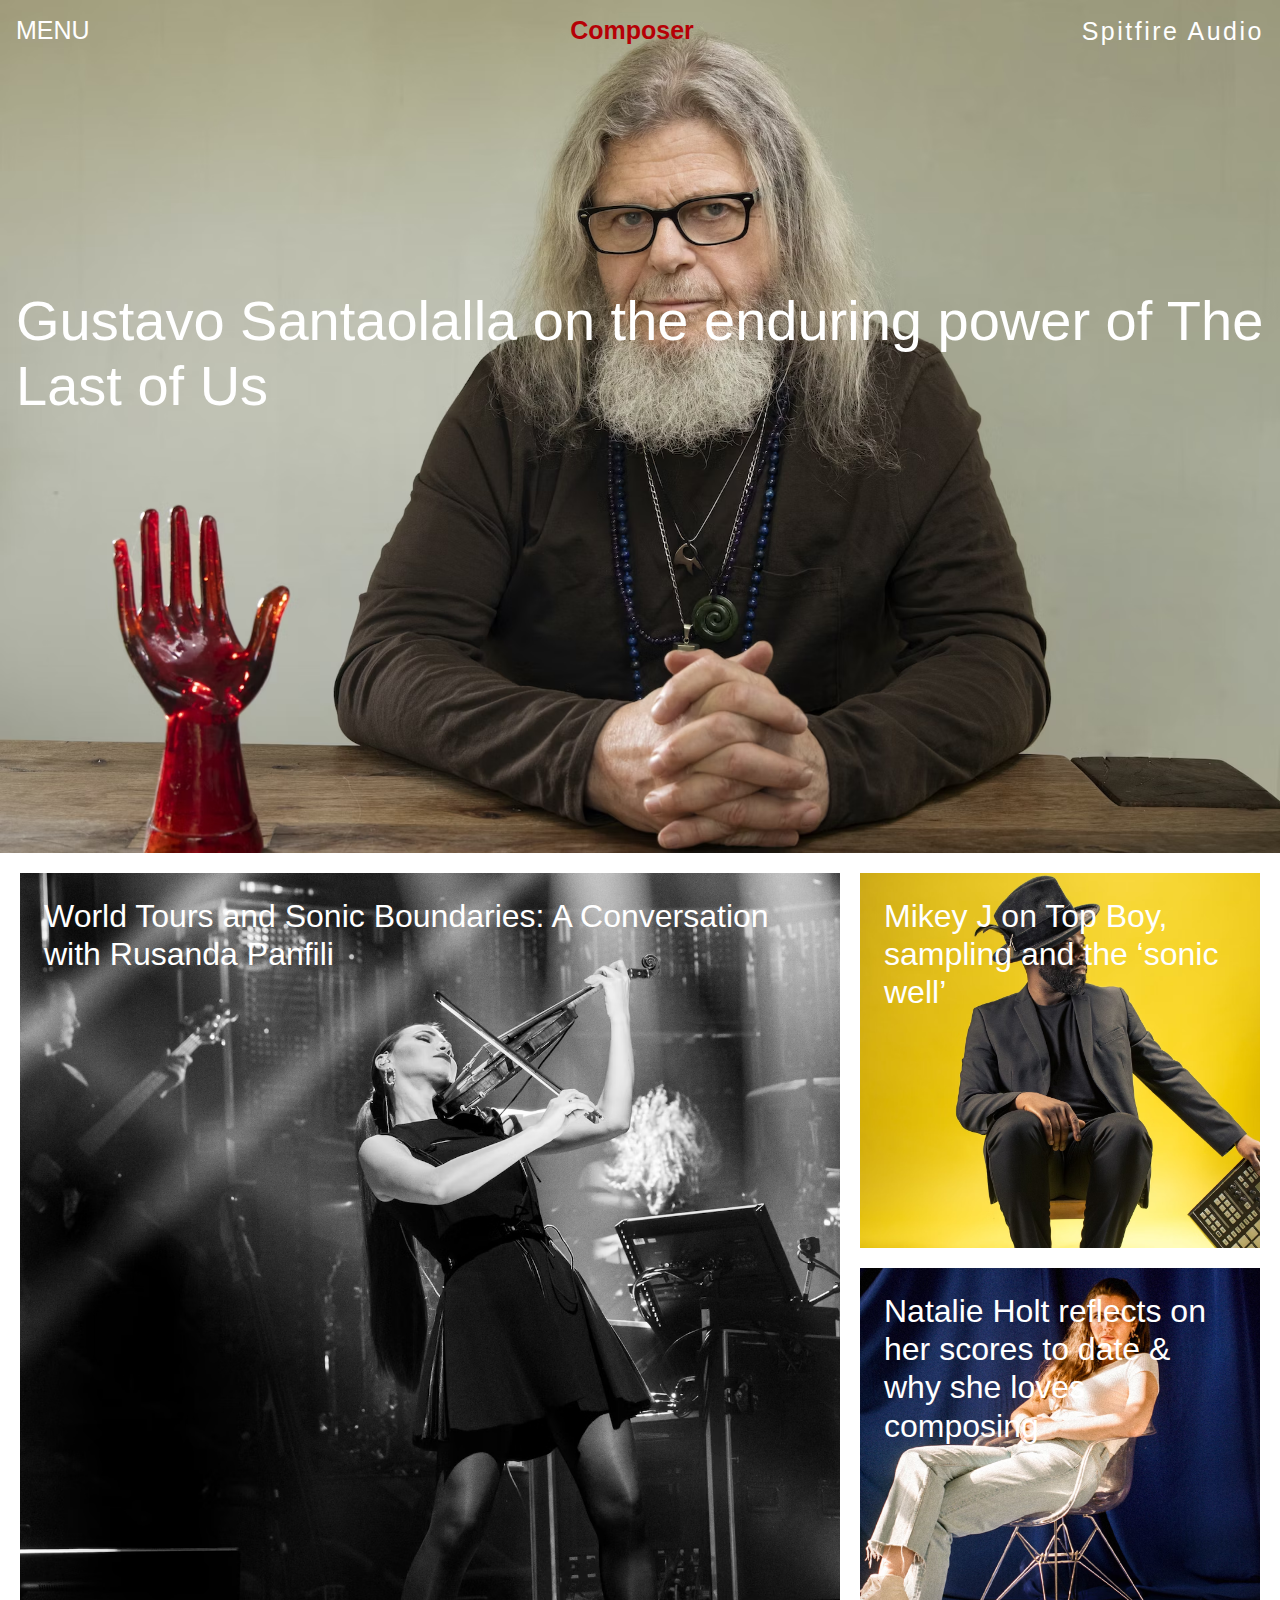
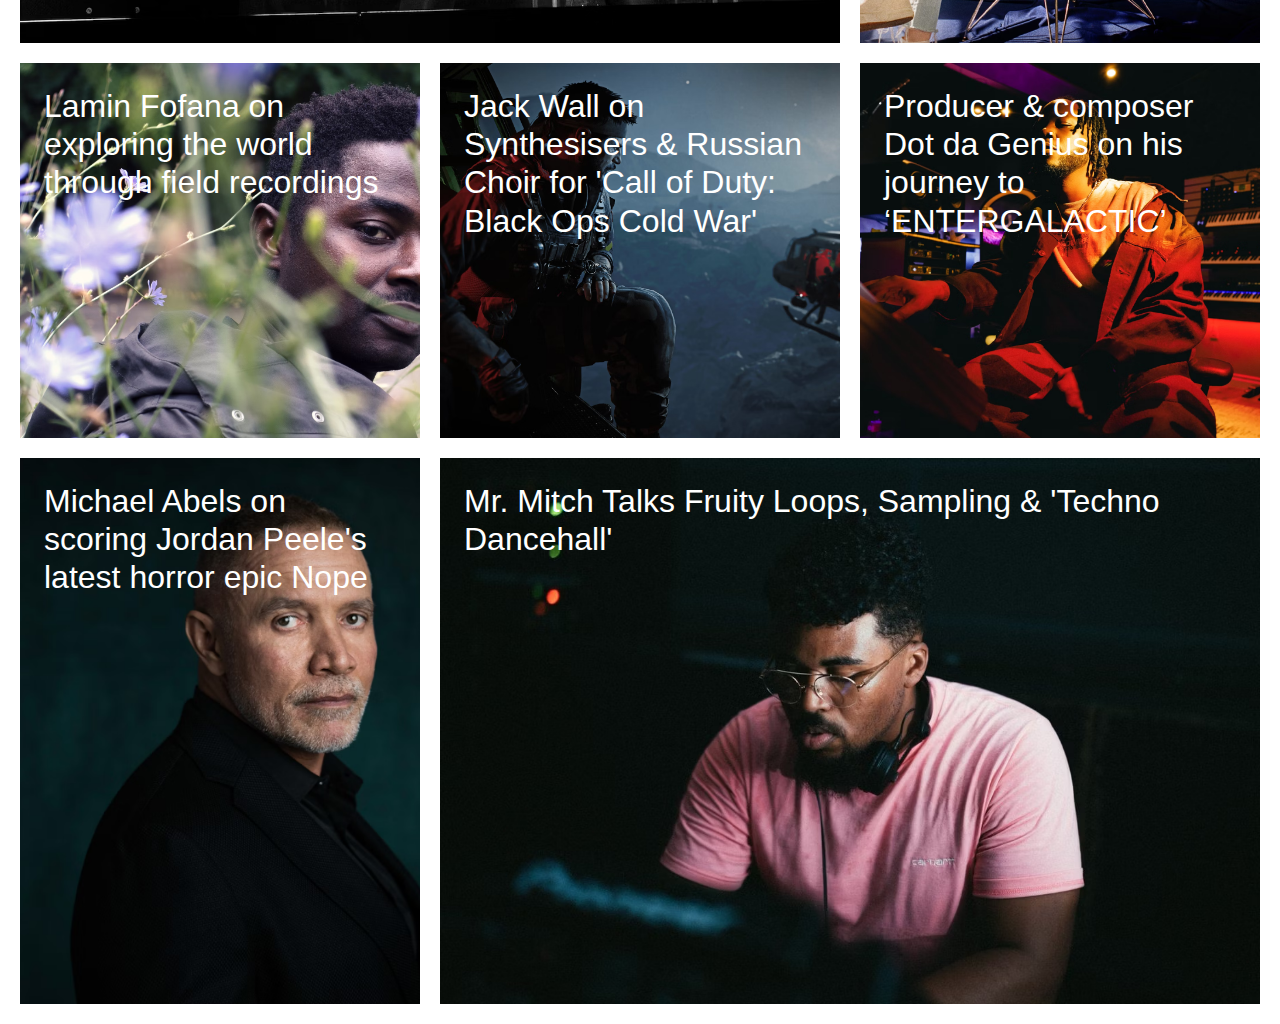
==== index.html @ f27c3d90 "first commit" ====
<!DOCTYPE html>
<html lang="en">
<head>
    <meta charset="UTF-8">
    <meta http-equiv="X-UA-Compatible" content="IE=edge">
    <meta name="viewport" content="width=device-width, initial-scale=1.0">
    <link rel="stylesheet" href="global-stylings.css">
    <link rel="stylesheet" href="index-stylings.css">
    <title>Document</title>
</head>
<body>

    <!--
        Start of nav section
    -->
    <div class="header-wrapper">
       
            <img class="header-image-stylings " src="Gus-San-pic.avif" alt="">
        
        <div class="nav-overlay nav-stylings">
            
            <div class="menu-button-wrapper">

                <button id="hamburger-button" class="menu-button" >
                    MENU
                </button>
                
            </div>

            <div class="home-link-wrapper">
                <a class="home-link" href="index.html">Composer</a>
            </div>
            

            <div class="spitfire-link-wrapper">
                <a class="spitfire-link" href="https://www.spitfireaudio.com/">Spitfire Audio</a>
            </div>
            
            

        </div>


        <div class="nav-overlay nav-overlay-2">
            <a href="Gustavo-Santaolalla.html">
                <div>
                    <p class="nav-text">
                        Gustavo Santaolalla on the enduring power of The Last of Us
        
                    </p>
                </div>
            </a>
        </div>
       
       

    </div>

    <div style="display: none;" class="menu-container" id="nav-dropdown-section" >
        <ul class="list-wrapper">
            <li class="nav-link-styles">
                <a class="nav-link" id="exit-button">
                    Close
                </a>
               
            </li>

            <li class="nav-link-styles" >
                <a class="nav-link" href="index.html">Home</a>
            </li>
            
            <li class="nav-link-styles" >
                <a class="nav-link" href="">Articles</a>
            </li>

            <li class="nav-link-styles">
                <a class="nav-link" href="">Podcast</a>
            </li>


            <li class="nav-link-styles">
                <a class="nav-link" href="">Watch</a>
            </li>

            <li class="nav-link-styles follow-wrapper">
                <a class="nav-link" href="">Follow</a>

                <div class="nav-socials-wrapper">
                    
                    <a href=" https://www.instagram.com/composer_magazine/">
                        <svg class="nav-socials" xmlns="http://www.w3.org/2000/svg" width="1em" height="1em" viewBox="0 0 24 24"><path fill="currentColor" d="M7.8 2h8.4C19.4 2 22 4.6 22 7.8v8.4a5.8 5.8 0 0 1-5.8 5.8H7.8C4.6 22 2 19.4 2 16.2V7.8A5.8 5.8 0 0 1 7.8 2m-.2 2A3.6 3.6 0 0 0 4 7.6v8.8C4 18.39 5.61 20 7.6 20h8.8a3.6 3.6 0 0 0 3.6-3.6V7.6C20 5.61 18.39 4 16.4 4H7.6m9.65 1.5a1.25 1.25 0 0 1 1.25 1.25A1.25 1.25 0 0 1 17.25 8A1.25 1.25 0 0 1 16 6.75a1.25 1.25 0 0 1 1.25-1.25M12 7a5 5 0 0 1 5 5a5 5 0 0 1-5 5a5 5 0 0 1-5-5a5 5 0 0 1 5-5m0 2a3 3 0 0 0-3 3a3 3 0 0 0 3 3a3 3 0 0 0 3-3a3 3 0 0 0-3-3Z"/>
                        </svg>
                    </a>

                    <a href="https://twitter.com/Composer_Mag">
                        <svg class="nav-socials" xmlns="http://www.w3.org/2000/svg" width="1em" height="1em" viewBox="0 0 24 24"><path fill="currentColor" d="M22.46 6c-.77.35-1.6.58-2.46.69c.88-.53 1.56-1.37 1.88-2.38c-.83.5-1.75.85-2.72 1.05C18.37 4.5 17.26 4 16 4c-2.35 0-4.27 1.92-4.27 4.29c0 .34.04.67.11.98C8.28 9.09 5.11 7.38 3 4.79c-.37.63-.58 1.37-.58 2.15c0 1.49.75 2.81 1.91 3.56c-.71 0-1.37-.2-1.95-.5v.03c0 2.08 1.48 3.82 3.44 4.21a4.22 4.22 0 0 1-1.93.07a4.28 4.28 0 0 0 4 2.98a8.521 8.521 0 0 1-5.33 1.84c-.34 0-.68-.02-1.02-.06C3.44 20.29 5.7 21 8.12 21C16 21 20.33 14.46 20.33 8.79c0-.19 0-.37-.01-.56c.84-.6 1.56-1.36 2.14-2.23Z"/>
                        </svg>
                    </a>

                    <a href="https://www.facebook.com/composermagazine/">
                        <svg class="nav-socials" xmlns="http://www.w3.org/2000/svg" width="1em" height="1em" viewBox="0 0 24 24"><path fill="currentColor" d="M22 12c0-5.52-4.48-10-10-10S2 6.48 2 12c0 4.84 3.44 8.87 8 9.8V15H8v-3h2V9.5C10 7.57 11.57 6 13.5 6H16v3h-2c-.55 0-1 .45-1 1v2h3v3h-3v6.95c5.05-.5 9-4.76 9-9.95z"/>
                        </svg>
                    </a>

                    <a href="https://www.youtube.com/user/spitfireaudiollp">
                        <svg class="nav-socials" xmlns="http://www.w3.org/2000/svg" width="1em" height="1em" viewBox="0 0 24 24"><path fill="currentColor" d="m10 15l5.19-3L10 9v6m11.56-7.83c.13.47.22 1.1.28 1.9c.07.8.1 1.49.1 2.09L22 12c0 2.19-.16 3.8-.44 4.83c-.25.9-.83 1.48-1.73 1.73c-.47.13-1.33.22-2.65.28c-1.3.07-2.49.1-3.59.1L12 19c-4.19 0-6.8-.16-7.83-.44c-.9-.25-1.48-.83-1.73-1.73c-.13-.47-.22-1.1-.28-1.9c-.07-.8-.1-1.49-.1-2.09L2 12c0-2.19.16-3.8.44-4.83c.25-.9.83-1.48 1.73-1.73c.47-.13 1.33-.22 2.65-.28c1.3-.07 2.49-.1 3.59-.1L12 5c4.19 0 6.8.16 7.83.44c.9.25 1.48.83 1.73 1.73Z"/>
                        </svg>
                    </a>             


                   

                </div>
              
            </li>


            <div class="nav-img-stylings-wrapper">
                <a href="Gustavo-Santaolalla.html">
                    <img class="nav-img-stylings img-hover" 
                    src="nav-menu-pic.avif"
                    alt="">
                 </a>
            </div>
        </ul>
    </div>

    
    <!--
        End of nav section
    -->



    <section>
        <div class="article-container">

            <div class="image-wrapper tab-display">
                <a href="Rusanda-Panfili.html">
                    <img class="image-stylings" src="RosandaP.avif"
                    alt="">
                    <div id="text-reactivity" class="overlay">
                        <h1 class="text-overlay">
                            World Tours and Sonic Boundaries: A Conversation with Rusanda Panfili
                        </h1>
                    </div>
                </a>
            </div>

            <div class="image-wrapper">
                <a href="article-page-template.html">
                    <img class="image-stylings " src="MikeyJ.avif"
                    alt="">
                    <div class="overlay">
                        <h1 class="text-overlay">
                            Mikey J on Top Boy, sampling and the ‘sonic well’
                        </h1>
                    </div>
                </a>
            </div>


            <div class="image-wrapper">
                <a href="Natalie-Holt.html">
                    <img class="image-stylings " src="Nat-holt.avif"
                    alt="">
                    <div class="overlay">
                        <h1 class="text-overlay">
                            Natalie Holt reflects on her scores to date & why she loves composing
                        </h1>
                    </div>
                </a>
            </div>


            <div class="image-wrapper">
                <a href="Lamin-Fofana.html">
                    <img class="image-stylings " src="LaminFofana.avif"
                    alt="">
                    <div class="overlay">
                        <h1 class="text-overlay">
                            Lamin Fofana on exploring the world through field recordings
                        </h1>
                    </div>
                </a>
            </div>

            <div class="image-wrapper">
                <a href="Jack-wall.html">
                    <img class="image-stylings " src="Cold-war.avif"
                    alt="">
                    <div class="overlay">
                        <h1 class="text-overlay">
                            Jack Wall on Synthesisers & Russian Choir for 'Call of Duty: Black Ops Cold War'
                        </h1>
                    </div>
                </a>
            </div>

            <div class="image-wrapper">
                <a href="Dot da Genius.html">
                    <img class="image-stylings " src="Dot da Genius.avif"
                    alt="">
                    <div class="overlay">
                        <h1 class="text-overlay">
                            Producer & composer Dot da Genius on his journey to ‘ENTERGALACTIC’
                        </h1>
                    </div>
                </a>
            </div>

            <div class="image-wrapper desktop-display-1">
                <a href="Michael-Abels.html">
                    <img class="image-stylings " src="MichaelAbels.avif"
                    alt="">
                    <div class="overlay">
                        <h1 class="text-overlay">
                            Michael Abels on scoring Jordan Peele's latest horror epic Nope
                        </h1>
                    </div>
                </a>
            </div>


            <div class="image-wrapper desktop-display-2">
                <a href="Mr.Mitch.html">
                    <img class="image-stylings" src="Mr.Mitch.avif"
                    alt="">
                    <div class="overlay">
                        <h1 class="text-overlay">
                            Mr. Mitch Talks Fruity Loops, Sampling & 'Techno Dancehall'
                        </h1>
                    </div>
                </a>
            </div>

        </div>  
    </section>



<script src="global-javascript.js"></script>
</body>
</html>
---- global-stylings.css ----
html, body{
    padding: 0;
    margin: 0;
    height: 100%;
    font-family: proxima-nova, sans-serif;
}


p{
    margin: 0;
}

h1{
    margin: 0;
}


button{
    border: 0;
    padding: 0;
}



a{
    text-decoration: none;
    color: #000;
}

ul{
    margin: 0;
    padding: 0;
    list-style-type: none;
}

.header-wrapper{
    position: relative;
}


.nav-overlay{
    position: absolute;
    left: 0;
    top: 0;
    display: grid;
    grid-template-columns: repeat(2, 1fr);   
    width: 100%;
    
   
}

.follow-wrapper{
    display: grid;
    grid-template-columns: 1fr 1fr;
    align-items: center;
}

.nav-socials-wrapper{
    text-align: right;
    margin-right: 0.3rem;
    padding-right: 1rem;
}


.nav-socials{
    color: #fff;
    width: 30px;
    transition: 500ms ease;
}

.nav-socials:hover{
    color: #b60006;
    transition: 500ms ease;
}


.nav-overlay-2{
    grid-template-columns: 1fr;
    height: 100%;
   
    transition: 750ms ease;
}

.nav-overlay-2:hover{
    transition: 750ms ease;
    background-color: rgba(0, 0, 0, .5);
}

.nav-stylings{
    padding: 1rem 0rem;
    z-index: 2;
}



.menu-button-wrapper{
    padding-left: 1rem;
   

}

.menu-button{
    color: #fff;
    font-size: 13px;
    background: transparent;
    cursor: pointer;
}

.nav-link-styles{
 
    font-weight: bold;
    border-bottom: 1px solid #fff;
}

.nav-link{
    font-size: 16px;
    color: #fff;
    padding-left: 1rem;
    transition: 500ms ease;
    cursor: pointer;
}

.nav-link:hover{
    color: gray;
    transition: 500ms ease;
}

.nav-img-stylings-wrapper{
    padding: 1rem;
}

.menu-container{
    background-color: #000;
    font-size: 40px;
    height: 100%;
    width: 100%;
    position: fixed;
    overflow: scroll;
    top: 0;
    z-index: 3;
    transition: 500ms ease;
    

}




.home-link-wrapper{
    padding-right: 1rem;
    text-align: right;
}

.home-link{
    color: #b60006;
    font-size: 18px;
    font-weight: 600;
}

.nav-text-wrapper{
    grid-column: span 2;
    grid-row: span 2;
}

.nav-text{
    font-size: 35px;
    color: #fff;
    padding: 18rem 1rem 0rem 1rem;
}



.nav-img-stylings{
    width: 100%;
    height: 100%;
    display: block;
    object-fit: cover;
}

.header-image-stylings{
    width: 100%;
    height: 100%;
    display: block;
    object-fit: cover;
    min-height: 530px;
}
   
.spitfire-link-wrapper{
    display: none;
    padding-right: 1rem;
}

.spitfire-link{
    color: #fff;

}

@media(max-width:767px){
    .menu-container{
        animation: 650ms ease mobile-slide;
    }

    @keyframes mobile-slide {
        0%{
            transform: translateX(-100%);
        }
    
        
    
        100%{
            transform: translateX(0%);
        }
    }
}


@media(min-width:768px){

    .nav-text{
        font-size: 48px;
    }

    .menu-container{
        background-color: rgba(0, 0, 0, .75);
    }


    .home-link{
        font-size: 20px;
    }

    .spitfire-link-wrapper{
        display: block;
        text-align: right;
        line-height: 1.2;
        letter-spacing: 2.5px;
    }



    .spitfire-link{
        font-size: 20px;
    }

    .nav-stylings{
        grid-template-columns: 1fr 1fr 1fr;
    }
    
   

    .list-wrapper{
        background: #000;
        width: 45%;
        animation: 650ms ease menu-slide;
    }

    @keyframes menu-slide {
        0%{
            transform: translateX(-100%);
        }
    
        
    
        100%{
            transform: translateX(0%);
        }
    }
    


    .menu-button{
        font-size: 20px;
    }

    .home-link-wrapper{
        text-align: center;
    }


  


}


@media(min-width:1024px){
    .nav-text{
        font-size: 56px;
    }


    .list-wrapper{
        width: 30%;
    }

    .menu-button{
        font-size: 25px;
    }
    
    .home-link{
        font-size: 25px;
    }

    .spitfire-link{
        font-size: 25px;
    }

    

}
---- index-stylings.css ----
.article-container{
    display: grid;
    grid-template-columns: 1fr;
    padding: 1.25rem 1.25rem 1.25rem 1.25rem;
    row-gap: 1rem;
}

.image-stylings{
    width: 100%;
    height: 100%;
    display: block;
    object-fit: cover;
    min-height: 375px;
}

.image-wrapper{
    position: relative;
    
}



.overlay{
    position: absolute;
    left: 0;
    top: 0;
    height: 100%;
    width: 100%;
    transition: 750ms ease;
}

.overlay:hover{
    background-color: rgba(0, 0, 0, .5);
    transition: 750ms ease;
}

.text-overlay{
    color: #fff;
    font-size: 25px;
    font-weight: 500;
    line-height: 1.2;
    padding: 1.5rem 1.5rem 0rem 1.5rem;
}


@media(min-width: 768px){

   

    .article-container{
        display: grid;
        grid-template-columns: repeat(2, 1fr);
        padding: 1.25rem 1.25rem 1.25rem 1.25rem;
        row-gap: 1.25rem;
        column-gap: 1.25rem;
    }


    .tab-display{
        grid-column: span 2;
        grid-row: span 2;
    }



    .text-overlay{
        font-size: 32px;
    }
   
}




@media(min-width: 1024px){

 


    .article-container{
        display: grid;
        grid-template-columns: repeat(3, 1fr);
        padding: 1.25rem 1.25rem 1.25rem 1.25rem;
        row-gap: 1.25rem;
        column-gap: 1.25rem;
    }


    .desktop-display-1{
        grid-row: span 2;
    }

    .desktop-display-2{
        grid-column: span 2;
        grid-row: span 2;
    }

   
}
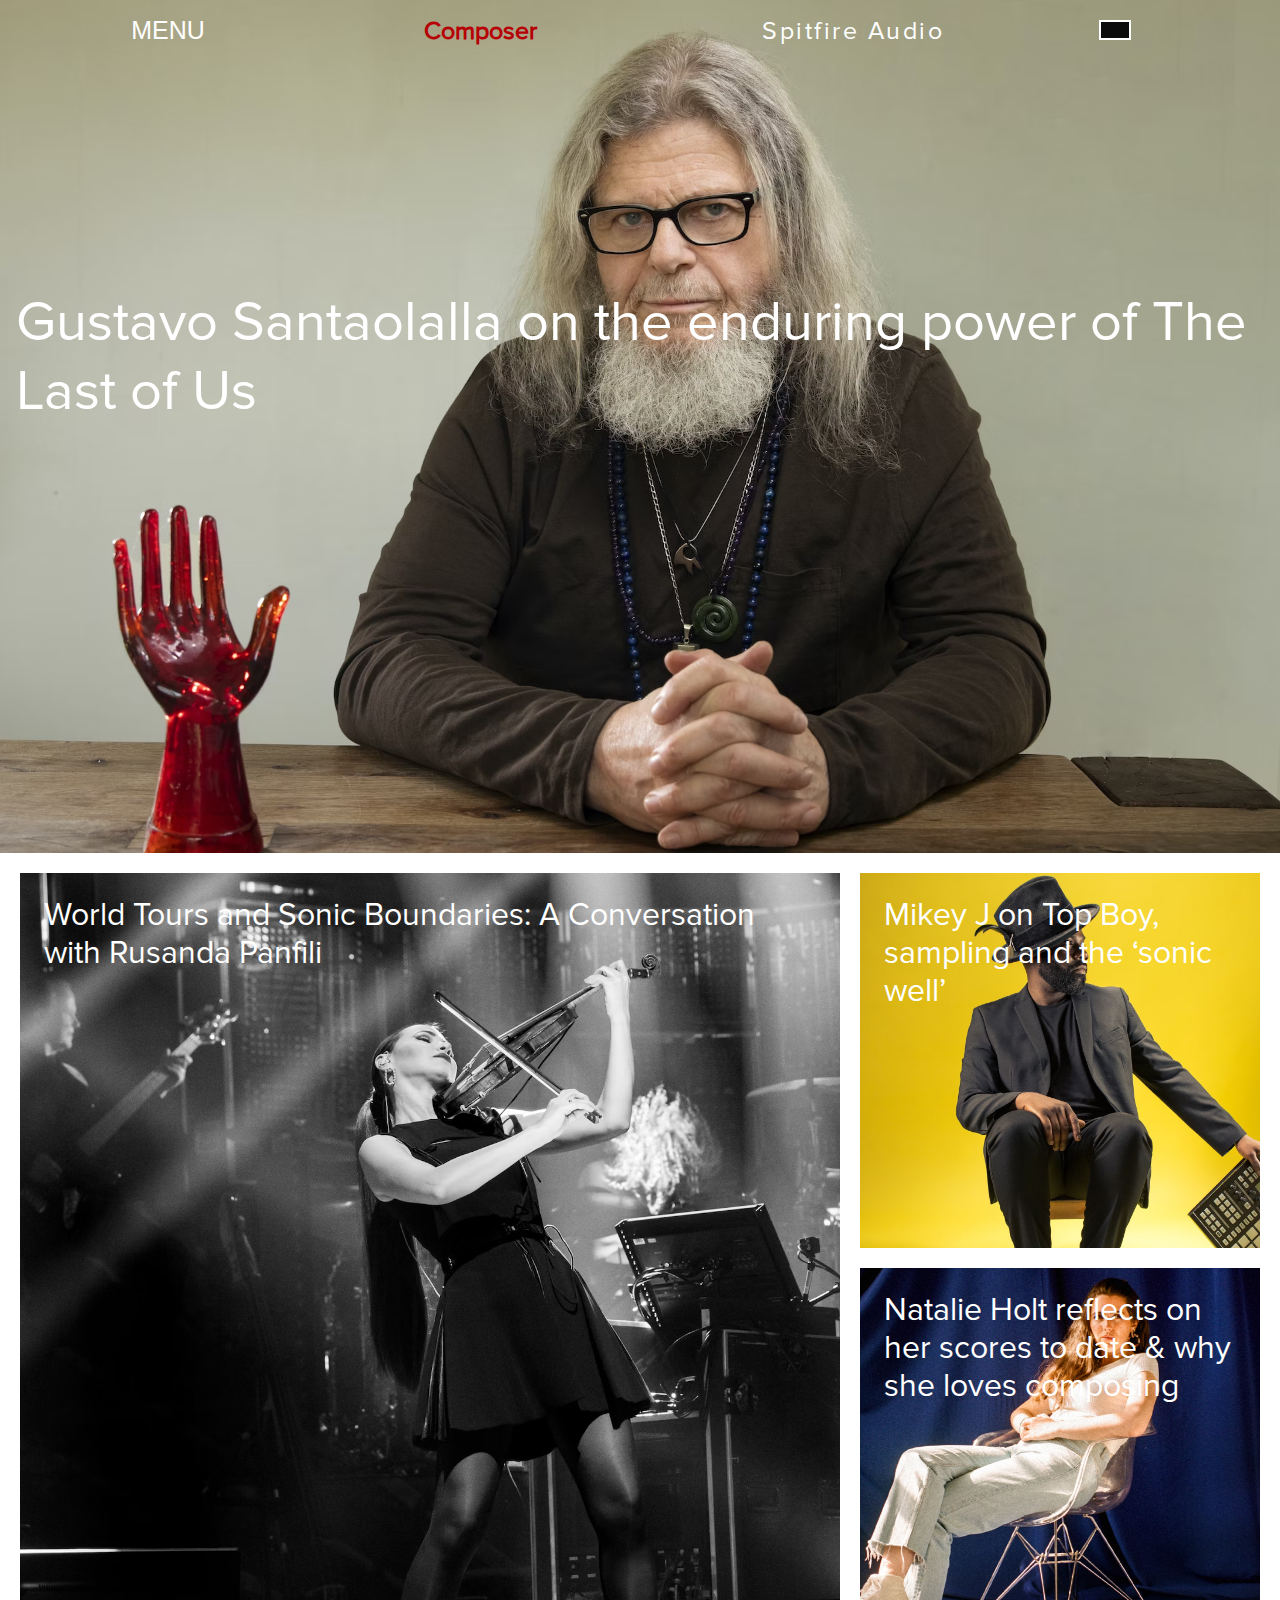
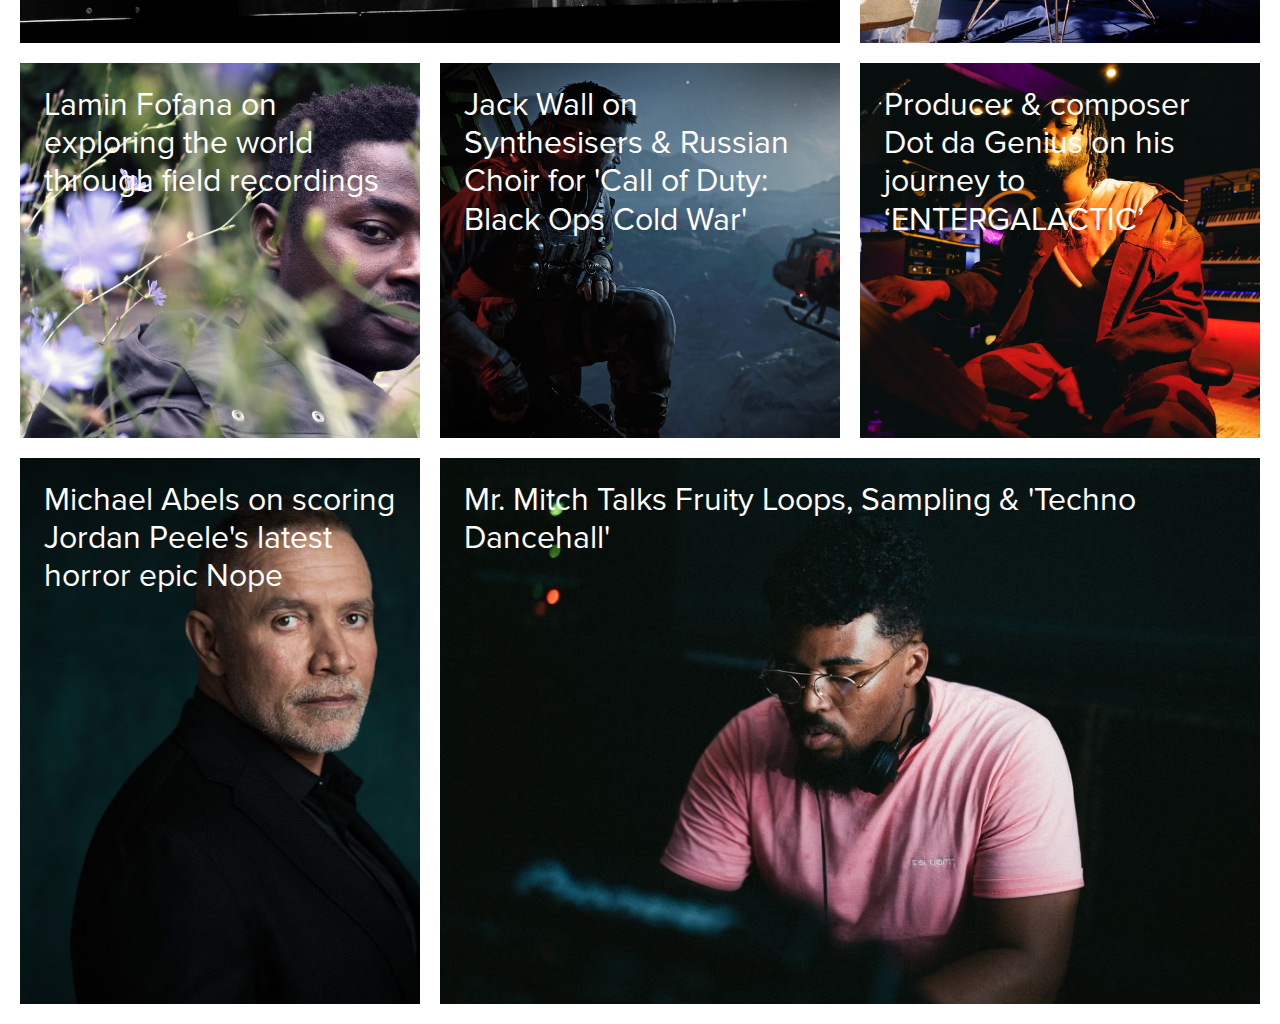
==== commit 572fcb89: "Added a dark-mode throughout the site. Decluttered nav-menu a little bit." ====
--- a/index.html
+++ b/index.html
@@ -8,7 +8,7 @@
     <link rel="stylesheet" href="index-stylings.css">
     <title>Document</title>
 </head>
-<body>
+<body id="body" class="body-transition">
 
     <!--
         Start of nav section
@@ -21,13 +21,13 @@
             
             <div class="menu-button-wrapper">
 
-                <button id="hamburger-button" class="menu-button" >
+                <button class="menu-button">
                     MENU
                 </button>
                 
             </div>
 
-            <div class="home-link-wrapper">
+            <div>
                 <a class="home-link" href="index.html">Composer</a>
             </div>
             
@@ -36,19 +36,41 @@
                 <a class="spitfire-link" href="https://www.spitfireaudio.com/">Spitfire Audio</a>
             </div>
             
+            <div class="">
+                <button class="mode-toggle">
+                    <svg  viewbox="0 0 100 50" width="100px" height="100%">
+                        <path id="toggle-button" class="toggle-button-light" stroke="#fff" stroke-width="2"  fill="#0c0c0c"
+                        d="
+                        M 30 5
+                        l 30 0
+                        l 0 18
+                        l -30 0
+                        l 0 -18
+                        z
+                        "
+
+                     
+                        />
+
+                     
+                      
+
+                    </svg>
+                </button>
+            </div>
             
 
         </div>
 
 
-        <div class="nav-overlay nav-overlay-2">
+        <div class="home-link-overlay nav-overlay-2">
             <a href="Gustavo-Santaolalla.html">
-                <div>
+              
                     <p class="nav-text">
                         Gustavo Santaolalla on the enduring power of The Last of Us
         
                     </p>
-                </div>
+                
             </a>
         </div>
        
@@ -56,74 +78,62 @@
 
     </div>
 
-    <div style="display: none;" class="menu-container" id="nav-dropdown-section" >
-        <ul class="list-wrapper">
-            <li class="nav-link-styles">
-                <a class="nav-link" id="exit-button">
-                    Close
-                </a>
-               
-            </li>
-
-            <li class="nav-link-styles" >
-                <a class="nav-link" href="index.html">Home</a>
-            </li>
-            
-            <li class="nav-link-styles" >
-                <a class="nav-link" href="">Articles</a>
-            </li>
-
-            <li class="nav-link-styles">
-                <a class="nav-link" href="">Podcast</a>
-            </li>
-
-
-            <li class="nav-link-styles">
-                <a class="nav-link" href="">Watch</a>
-            </li>
-
-            <li class="nav-link-styles follow-wrapper">
-                <a class="nav-link" href="">Follow</a>
-
-                <div class="nav-socials-wrapper">
-                    
-                    <a href=" https://www.instagram.com/composer_magazine/">
-                        <svg class="nav-socials" xmlns="http://www.w3.org/2000/svg" width="1em" height="1em" viewBox="0 0 24 24"><path fill="currentColor" d="M7.8 2h8.4C19.4 2 22 4.6 22 7.8v8.4a5.8 5.8 0 0 1-5.8 5.8H7.8C4.6 22 2 19.4 2 16.2V7.8A5.8 5.8 0 0 1 7.8 2m-.2 2A3.6 3.6 0 0 0 4 7.6v8.8C4 18.39 5.61 20 7.6 20h8.8a3.6 3.6 0 0 0 3.6-3.6V7.6C20 5.61 18.39 4 16.4 4H7.6m9.65 1.5a1.25 1.25 0 0 1 1.25 1.25A1.25 1.25 0 0 1 17.25 8A1.25 1.25 0 0 1 16 6.75a1.25 1.25 0 0 1 1.25-1.25M12 7a5 5 0 0 1 5 5a5 5 0 0 1-5 5a5 5 0 0 1-5-5a5 5 0 0 1 5-5m0 2a3 3 0 0 0-3 3a3 3 0 0 0 3 3a3 3 0 0 0 3-3a3 3 0 0 0-3-3Z"/>
-                        </svg>
+    <div id="menu-backdrop">
+        <div class="menu-container-close" id="menu-container" >
+        
+                    <a class="nav-link" id="exit-button">
+                        Close
+                    </a>           
+            
+                    <a class="nav-link" href="">Articles</a>
+                        
+                    <a class="nav-link" href="">Podcast</a>
+            
+                    <a class="nav-link" href="">Watch</a>
+            
+
+            
+                
+
+                    <div class="nav-socials-wrapper">
+                        
+                        <a class="social-links" href=" https://www.instagram.com/composer_magazine/">
+                            <svg class="nav-socials" xmlns="http://www.w3.org/2000/svg" width="1em" height="1em" viewBox="0 0 24 24"><path fill="currentColor" d="M7.8 2h8.4C19.4 2 22 4.6 22 7.8v8.4a5.8 5.8 0 0 1-5.8 5.8H7.8C4.6 22 2 19.4 2 16.2V7.8A5.8 5.8 0 0 1 7.8 2m-.2 2A3.6 3.6 0 0 0 4 7.6v8.8C4 18.39 5.61 20 7.6 20h8.8a3.6 3.6 0 0 0 3.6-3.6V7.6C20 5.61 18.39 4 16.4 4H7.6m9.65 1.5a1.25 1.25 0 0 1 1.25 1.25A1.25 1.25 0 0 1 17.25 8A1.25 1.25 0 0 1 16 6.75a1.25 1.25 0 0 1 1.25-1.25M12 7a5 5 0 0 1 5 5a5 5 0 0 1-5 5a5 5 0 0 1-5-5a5 5 0 0 1 5-5m0 2a3 3 0 0 0-3 3a3 3 0 0 0 3 3a3 3 0 0 0 3-3a3 3 0 0 0-3-3Z"/>
+                            </svg>
+                        </a>
+
+                        <a class="social-links" href="https://twitter.com/Composer_Mag">
+                            <svg class="nav-socials" xmlns="http://www.w3.org/2000/svg" width="1em" height="1em" viewBox="0 0 24 24"><path fill="currentColor" d="M22.46 6c-.77.35-1.6.58-2.46.69c.88-.53 1.56-1.37 1.88-2.38c-.83.5-1.75.85-2.72 1.05C18.37 4.5 17.26 4 16 4c-2.35 0-4.27 1.92-4.27 4.29c0 .34.04.67.11.98C8.28 9.09 5.11 7.38 3 4.79c-.37.63-.58 1.37-.58 2.15c0 1.49.75 2.81 1.91 3.56c-.71 0-1.37-.2-1.95-.5v.03c0 2.08 1.48 3.82 3.44 4.21a4.22 4.22 0 0 1-1.93.07a4.28 4.28 0 0 0 4 2.98a8.521 8.521 0 0 1-5.33 1.84c-.34 0-.68-.02-1.02-.06C3.44 20.29 5.7 21 8.12 21C16 21 20.33 14.46 20.33 8.79c0-.19 0-.37-.01-.56c.84-.6 1.56-1.36 2.14-2.23Z"/>
+                            </svg>
+                        </a>
+
+                        <a class="social-links" href="https://www.facebook.com/composermagazine/">
+                            <svg class="nav-socials" xmlns="http://www.w3.org/2000/svg" width="1em" height="1em" viewBox="0 0 24 24"><path fill="currentColor" d="M22 12c0-5.52-4.48-10-10-10S2 6.48 2 12c0 4.84 3.44 8.87 8 9.8V15H8v-3h2V9.5C10 7.57 11.57 6 13.5 6H16v3h-2c-.55 0-1 .45-1 1v2h3v3h-3v6.95c5.05-.5 9-4.76 9-9.95z"/>
+                            </svg>
+                        </a>
+
+                        <a class="social-links" href="https://www.youtube.com/user/spitfireaudiollp">
+                            <svg class="nav-socials" xmlns="http://www.w3.org/2000/svg" width="1em" height="1em" viewBox="0 0 24 24"><path fill="currentColor" d="m10 15l5.19-3L10 9v6m11.56-7.83c.13.47.22 1.1.28 1.9c.07.8.1 1.49.1 2.09L22 12c0 2.19-.16 3.8-.44 4.83c-.25.9-.83 1.48-1.73 1.73c-.47.13-1.33.22-2.65.28c-1.3.07-2.49.1-3.59.1L12 19c-4.19 0-6.8-.16-7.83-.44c-.9-.25-1.48-.83-1.73-1.73c-.13-.47-.22-1.1-.28-1.9c-.07-.8-.1-1.49-.1-2.09L2 12c0-2.19.16-3.8.44-4.83c.25-.9.83-1.48 1.73-1.73c.47-.13 1.33-.22 2.65-.28c1.3-.07 2.49-.1 3.59-.1L12 5c4.19 0 6.8.16 7.83.44c.9.25 1.48.83 1.73 1.73Z"/>
+                            </svg>
+                        </a>                                
+
+                    </div>
+                
+            
+
+
+                <div class="nav-img-stylings-wrapper">
+                    <a href="Gustavo-Santaolalla.html">
+                        <img class="nav-img-stylings img-hover" 
+                        src="nav-menu-pic.avif"
+                        alt="">
                     </a>
-
-                    <a href="https://twitter.com/Composer_Mag">
-                        <svg class="nav-socials" xmlns="http://www.w3.org/2000/svg" width="1em" height="1em" viewBox="0 0 24 24"><path fill="currentColor" d="M22.46 6c-.77.35-1.6.58-2.46.69c.88-.53 1.56-1.37 1.88-2.38c-.83.5-1.75.85-2.72 1.05C18.37 4.5 17.26 4 16 4c-2.35 0-4.27 1.92-4.27 4.29c0 .34.04.67.11.98C8.28 9.09 5.11 7.38 3 4.79c-.37.63-.58 1.37-.58 2.15c0 1.49.75 2.81 1.91 3.56c-.71 0-1.37-.2-1.95-.5v.03c0 2.08 1.48 3.82 3.44 4.21a4.22 4.22 0 0 1-1.93.07a4.28 4.28 0 0 0 4 2.98a8.521 8.521 0 0 1-5.33 1.84c-.34 0-.68-.02-1.02-.06C3.44 20.29 5.7 21 8.12 21C16 21 20.33 14.46 20.33 8.79c0-.19 0-.37-.01-.56c.84-.6 1.56-1.36 2.14-2.23Z"/>
-                        </svg>
-                    </a>
-
-                    <a href="https://www.facebook.com/composermagazine/">
-                        <svg class="nav-socials" xmlns="http://www.w3.org/2000/svg" width="1em" height="1em" viewBox="0 0 24 24"><path fill="currentColor" d="M22 12c0-5.52-4.48-10-10-10S2 6.48 2 12c0 4.84 3.44 8.87 8 9.8V15H8v-3h2V9.5C10 7.57 11.57 6 13.5 6H16v3h-2c-.55 0-1 .45-1 1v2h3v3h-3v6.95c5.05-.5 9-4.76 9-9.95z"/>
-                        </svg>
-                    </a>
-
-                    <a href="https://www.youtube.com/user/spitfireaudiollp">
-                        <svg class="nav-socials" xmlns="http://www.w3.org/2000/svg" width="1em" height="1em" viewBox="0 0 24 24"><path fill="currentColor" d="m10 15l5.19-3L10 9v6m11.56-7.83c.13.47.22 1.1.28 1.9c.07.8.1 1.49.1 2.09L22 12c0 2.19-.16 3.8-.44 4.83c-.25.9-.83 1.48-1.73 1.73c-.47.13-1.33.22-2.65.28c-1.3.07-2.49.1-3.59.1L12 19c-4.19 0-6.8-.16-7.83-.44c-.9-.25-1.48-.83-1.73-1.73c-.13-.47-.22-1.1-.28-1.9c-.07-.8-.1-1.49-.1-2.09L2 12c0-2.19.16-3.8.44-4.83c.25-.9.83-1.48 1.73-1.73c.47-.13 1.33-.22 2.65-.28c1.3-.07 2.49-.1 3.59-.1L12 5c4.19 0 6.8.16 7.83.44c.9.25 1.48.83 1.73 1.73Z"/>
-                        </svg>
-                    </a>             
-
-
-                   
-
                 </div>
-              
-            </li>
-
-
-            <div class="nav-img-stylings-wrapper">
-                <a href="Gustavo-Santaolalla.html">
-                    <img class="nav-img-stylings img-hover" 
-                    src="nav-menu-pic.avif"
-                    alt="">
-                 </a>
-            </div>
-        </ul>
+        
+        </div>
     </div>
+
+   
 
     
     <!--
--- a/global-stylings.css
+++ b/global-stylings.css
@@ -2,9 +2,21 @@
     padding: 0;
     margin: 0;
     height: 100%;
-    font-family: proxima-nova, sans-serif;
-}
-
+    font-family: proxima;
+}
+
+.body-transition{
+    transition: 500ms ease;
+}
+
+.disable-body-scroll{
+    overflow-y: hidden;
+}
+
+@font-face {
+    font-family: proxima;
+    src: url(proxima_ssv/ProximaNova-Regular.otf);
+}
 
 p{
     margin: 0;
@@ -16,8 +28,11 @@
 
 
 button{
+    background-color: transparent;
     border: 0;
     padding: 0;
+    cursor: pointer;
+
 }
 
 
@@ -43,11 +58,48 @@
     left: 0;
     top: 0;
     display: grid;
-    grid-template-columns: repeat(2, 1fr);   
-    width: 100%;
-    
-   
-}
+    grid-template-columns: repeat(3, 1fr);   
+    width: 100%;
+    text-align: center;
+   
+}
+
+.toggle-button{
+      transition: 500ms ease;
+}
+
+.toggle-button-dark{
+    transition: 500ms ease;
+    fill: #edeee0;
+    stroke: #0c0c0c;
+}
+
+.home-link-overlay{
+    position: absolute;
+    left: 0;
+    top: 0;
+    display: grid;
+    grid-template-columns: repeat(3, 1fr);   
+    width: 100%;
+}
+
+.dark-mode{
+    background-color: #0c0c0c; 
+    transition: 500ms ease;
+}
+
+.dark-mode-text p,
+.dark-mode-text h1,
+.dark-mode-text h2 {
+    color: #edeee0;
+    transition: 500ms ease;
+}
+
+.mode-toggle{
+  cursor: default;
+}
+
+
 
 .follow-wrapper{
     display: grid;
@@ -56,15 +108,17 @@
 }
 
 .nav-socials-wrapper{
-    text-align: right;
-    margin-right: 0.3rem;
-    padding-right: 1rem;
+    padding: 0.75rem 0rem 0rem 1rem;
+    grid-template-columns: repeat(4, 1fr);
+    display: grid;
+    width: fit-content;
+    column-gap: 1rem;
 }
 
 
 .nav-socials{
     color: #fff;
-    width: 30px;
+    width: 35px;
     transition: 500ms ease;
 }
 
@@ -73,6 +127,10 @@
     transition: 500ms ease;
 }
 
+.social-links{
+
+    height: fit-content;
+}
 
 .nav-overlay-2{
     grid-template-columns: 1fr;
@@ -106,16 +164,13 @@
     cursor: pointer;
 }
 
-.nav-link-styles{
- 
-    font-weight: bold;
-    border-bottom: 1px solid #fff;
-}
+
 
 .nav-link{
     font-size: 16px;
     color: #fff;
-    padding-left: 1rem;
+    padding: 1rem 0rem 1rem 1rem;
+    border-bottom: 1px solid;
     transition: 500ms ease;
     cursor: pointer;
 }
@@ -126,10 +181,12 @@
 }
 
 .nav-img-stylings-wrapper{
-    padding: 1rem;
-}
-
-.menu-container{
+    padding: 1rem 1rem 1.5rem 1rem;
+}
+
+
+
+.menu-container-open{
     background-color: #000;
     font-size: 40px;
     height: 100%;
@@ -138,17 +195,21 @@
     overflow: scroll;
     top: 0;
     z-index: 3;
-    transition: 500ms ease;
-    
-
-}
-
-
-
-
-.home-link-wrapper{
-    padding-right: 1rem;
-    text-align: right;
+    display: grid;
+    transition: 1000ms ease;
+   
+   
+}
+
+.menu-container-close{
+    display: grid;
+    position: fixed;
+    overflow: hidden;
+    top: 0;
+    z-index: 3;
+    width: 100%;
+    height: 0;
+    transition: 1000ms ease;
 }
 
 .home-link{
@@ -195,29 +256,32 @@
 
 }
 
-@media(max-width:767px){
-    .menu-container{
-        animation: 650ms ease mobile-slide;
-    }
-
-    @keyframes mobile-slide {
-        0%{
-            transform: translateX(-100%);
-        }
-    
-        
-    
-        100%{
-            transform: translateX(0%);
-        }
-    }
-}
+
 
 
 @media(min-width:768px){
 
     .nav-text{
         font-size: 48px;
+    }
+
+    .menu-backdrop{
+        background-color: rgba(0, 0, 0, .5);
+        position: fixed;
+        overflow: scroll;
+        top: 0;
+        height: 100%;
+        width: 100%;
+        z-index: 3;
+        transition: 1000ms ease;
+    }
+
+    .menu-container-open{
+        width: 45%;
+    }
+
+    .menu-container-close{
+        width: 45%;
     }
 
     .menu-container{
@@ -242,8 +306,8 @@
         font-size: 20px;
     }
 
-    .nav-stylings{
-        grid-template-columns: 1fr 1fr 1fr;
+    .nav-overlay{
+        grid-template-columns: repeat(4, 1fr);
     }
     
    
@@ -284,6 +348,14 @@
 
 
 @media(min-width:1024px){
+    .menu-container-open{
+        width: 35%;
+    }
+
+    .menu-container-close{
+        width: 35%;
+    }
+
     .nav-text{
         font-size: 56px;
     }
@@ -308,3 +380,14 @@
     
 
 }
+
+
+@media(min-width:1440px){
+    .menu-container-open{
+        width: 30%;
+    }
+
+    .menu-container-close{
+        width: 30%;
+    }
+}--- a/index-stylings.css
+++ b/index-stylings.css
@@ -1,9 +1,10 @@
 
 
 
-.article-container{
+.article-container{      
     display: grid;
     grid-template-columns: 1fr;
+
     padding: 1.25rem 1.25rem 1.25rem 1.25rem;
     row-gap: 1rem;
 }
@@ -38,6 +39,7 @@
 }
 
 .text-overlay{
+   
     color: #fff;
     font-size: 25px;
     font-weight: 500;
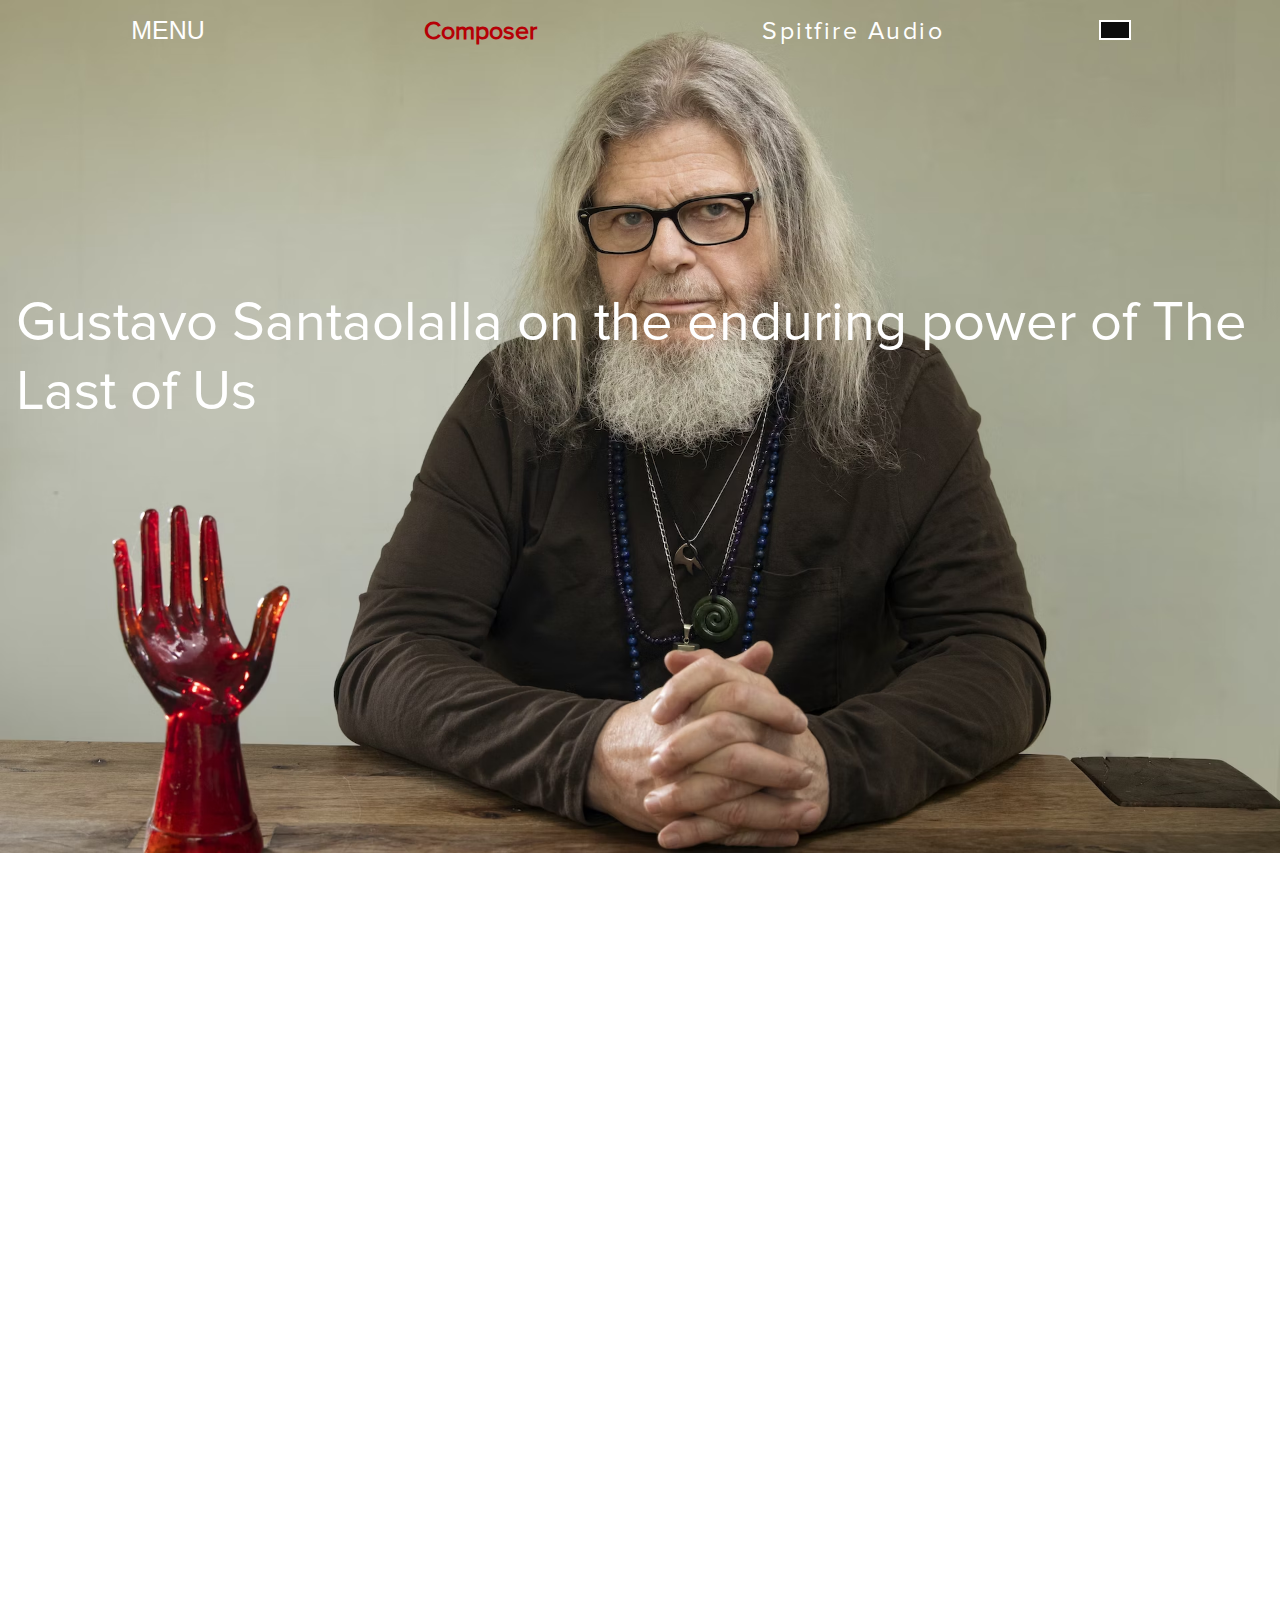
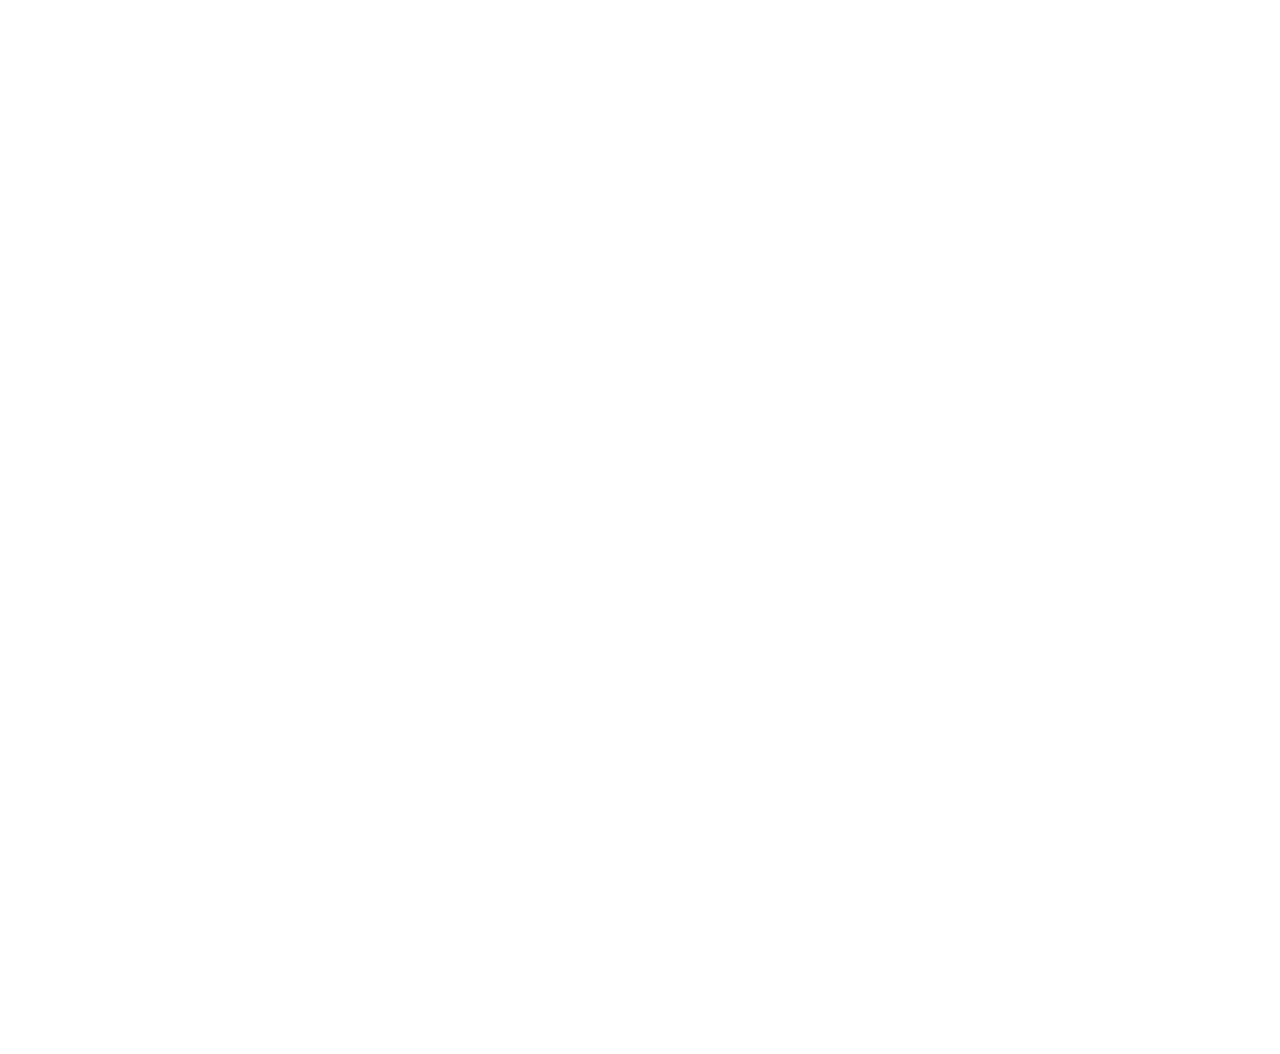
==== commit 753b7674: "Added fade in on scroll animation for article contents." ====
--- a/index.html
+++ b/index.html
@@ -4,9 +4,10 @@
     <meta charset="UTF-8">
     <meta http-equiv="X-UA-Compatible" content="IE=edge">
     <meta name="viewport" content="width=device-width, initial-scale=1.0">
+    <link rel="icon" href="composer-logo.jpg">
     <link rel="stylesheet" href="global-stylings.css">
     <link rel="stylesheet" href="index-stylings.css">
-    <title>Document</title>
+    <title>Composer Magazine</title>
 </head>
 <body id="body" class="body-transition">
 
@@ -145,7 +146,7 @@
     <section>
         <div class="article-container">
 
-            <div class="image-wrapper tab-display">
+            <div class="image-wrapper tab-display article-hidden">
                 <a href="Rusanda-Panfili.html">
                     <img class="image-stylings" src="RosandaP.avif"
                     alt="">
@@ -157,7 +158,7 @@
                 </a>
             </div>
 
-            <div class="image-wrapper">
+            <div class="image-wrapper article-hidden">
                 <a href="article-page-template.html">
                     <img class="image-stylings " src="MikeyJ.avif"
                     alt="">
@@ -170,7 +171,7 @@
             </div>
 
 
-            <div class="image-wrapper">
+            <div class="image-wrapper article-hidden">
                 <a href="Natalie-Holt.html">
                     <img class="image-stylings " src="Nat-holt.avif"
                     alt="">
@@ -183,7 +184,7 @@
             </div>
 
 
-            <div class="image-wrapper">
+            <div class="image-wrapper article-hidden">
                 <a href="Lamin-Fofana.html">
                     <img class="image-stylings " src="LaminFofana.avif"
                     alt="">
@@ -195,7 +196,7 @@
                 </a>
             </div>
 
-            <div class="image-wrapper">
+            <div class="image-wrapper article-hidden">
                 <a href="Jack-wall.html">
                     <img class="image-stylings " src="Cold-war.avif"
                     alt="">
@@ -207,7 +208,7 @@
                 </a>
             </div>
 
-            <div class="image-wrapper">
+            <div class="image-wrapper article-hidden">
                 <a href="Dot da Genius.html">
                     <img class="image-stylings " src="Dot da Genius.avif"
                     alt="">
@@ -219,7 +220,7 @@
                 </a>
             </div>
 
-            <div class="image-wrapper desktop-display-1">
+            <div class="image-wrapper article-hidden desktop-display-1">
                 <a href="Michael-Abels.html">
                     <img class="image-stylings " src="MichaelAbels.avif"
                     alt="">
@@ -232,7 +233,7 @@
             </div>
 
 
-            <div class="image-wrapper desktop-display-2">
+            <div class="image-wrapper article-hidden desktop-display-2">
                 <a href="Mr.Mitch.html">
                     <img class="image-stylings" src="Mr.Mitch.avif"
                     alt="">
--- a/index-stylings.css
+++ b/index-stylings.css
@@ -19,7 +19,20 @@
 
 .image-wrapper{
     position: relative;
-    
+    transition: 750ms ease;
+   
+}
+
+.article-hidden{
+    opacity: 0;
+    transform: translateY(50px);
+    transition: 750ms ease;
+}
+
+.article-visible{
+    opacity: 1;
+    transform: translateY(0px);
+    transition: 750ms ease;
 }
 
 
